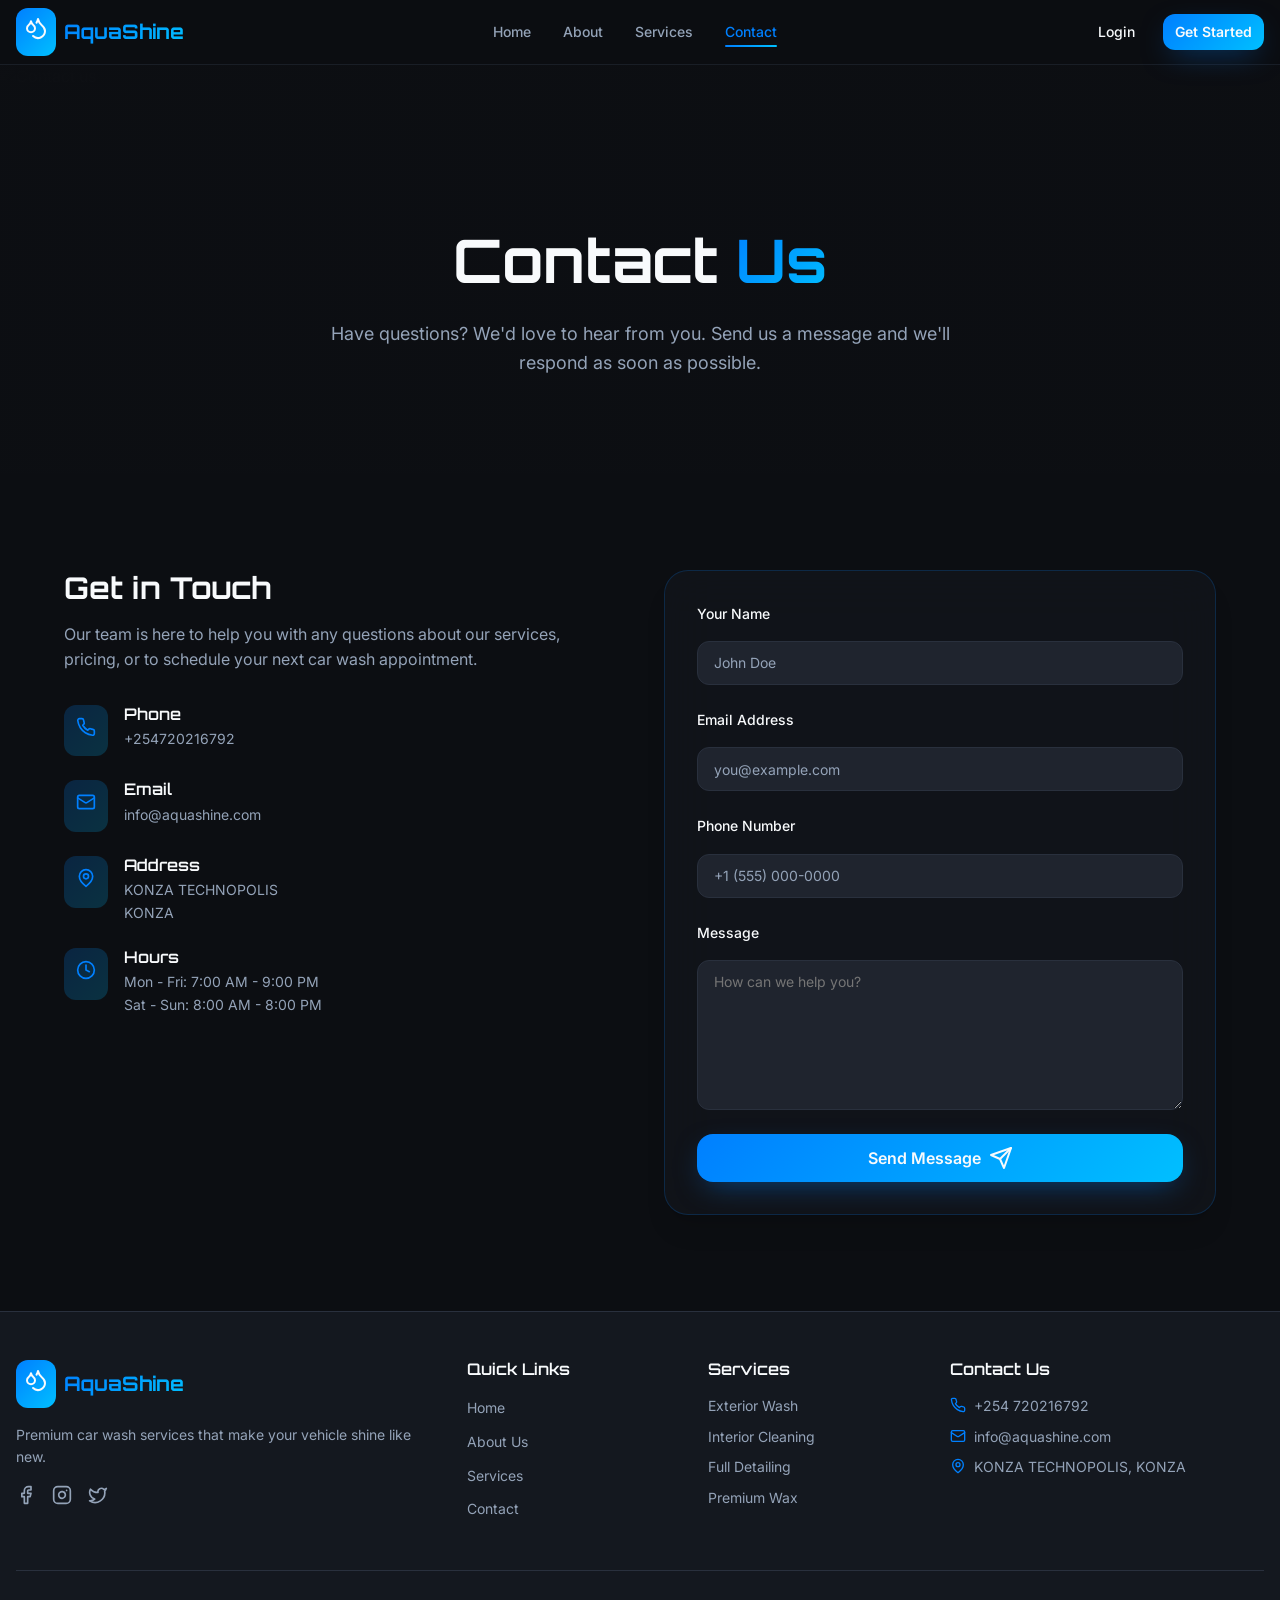
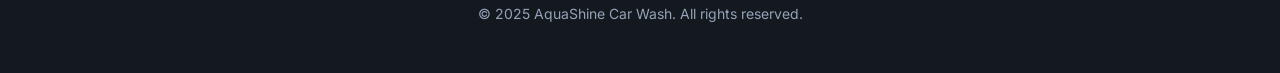
==== contact.html @ 7848c64f "Add files via upload" ====
<!DOCTYPE html>
<html lang="en">
<head>
  <meta charset="UTF-8">
  <meta name="viewport" content="width=device-width, initial-scale=1.0">
  <meta name="description" content="Contact AquaShine Car Wash. Get in touch with us for questions about our services, pricing, or to schedule your car wash.">
  <title>Contact Us - AquaShine Car Wash</title>
  <link rel="stylesheet" href="style.css">
</head>
<body>
  <!-- Navbar -->
  <nav class="navbar">
    <div class="container navbar-container">
      <a href="index.html" class="navbar-logo">
        <div class="navbar-logo-icon">
          <svg xmlns="http://www.w3.org/2000/svg" width="24" height="24" viewBox="0 0 24 24" fill="none" stroke="currentColor" stroke-width="2" stroke-linecap="round" stroke-linejoin="round">
            <path d="M7 16.3c2.2 0 4-1.83 4-4.05 0-1.16-.57-2.26-1.71-3.19S7.29 6.75 7 5.3c-.29 1.45-1.14 2.84-2.29 3.76S3 11.1 3 12.25c0 2.22 1.8 4.05 4 4.05z"/>
            <path d="M12.56 6.6A10.97 10.97 0 0 0 14 3.02c.5 2.5 2 4.9 4 6.5s3 3.5 3 5.5a6.98 6.98 0 0 1-11.91 4.97"/>
          </svg>
        </div>
        <span class="navbar-logo-text text-gradient">AquaShine</span>
      </a>

      <div class="navbar-links">
        <a href="index.html" class="navbar-link">Home</a>
        <a href="about.html" class="navbar-link">About</a>
        <a href="services.html" class="navbar-link">Services</a>
        <a href="contact.html" class="navbar-link active">Contact</a>
      </div>

      <div class="navbar-auth">
        <a href="login.html" class="btn btn-ghost btn-sm">Login</a>
        <a href="register.html" class="btn btn-hero btn-sm">Get Started</a>
      </div>

      <button class="navbar-mobile-btn">
        <svg xmlns="http://www.w3.org/2000/svg" width="24" height="24" viewBox="0 0 24 24" fill="none" stroke="currentColor" stroke-width="2" stroke-linecap="round" stroke-linejoin="round">
          <line x1="4" x2="20" y1="12" y2="12"></line>
          <line x1="4" x2="20" y1="6" y2="6"></line>
          <line x1="4" x2="20" y1="18" y2="18"></line>
        </svg>
      </button>
    </div>

    <div class="container navbar-mobile">
      <div class="navbar-mobile-links">
        <a href="index.html" class="navbar-mobile-link">Home</a>
        <a href="about.html" class="navbar-mobile-link">About</a>
        <a href="services.html" class="navbar-mobile-link">Services</a>
        <a href="contact.html" class="navbar-mobile-link active">Contact</a>
      </div>
      <div class="navbar-mobile-auth">
        <a href="login.html" class="btn btn-ghost">Login</a>
        <a href="register.html" class="btn btn-hero">Get Started</a>
      </div>
    </div>
  </nav>

  <main style="padding-top: 4rem;">
    <!-- Hero Section -->
    <section class="page-hero">
      <div class="page-hero-bg">
        <img src="https://images.unsplash.com/photo-1601362840469-51e4d8d58785?w=1920&q=80" alt="Contact us">
        <div class="page-hero-bg-overlay"></div>
      </div>
      <div class="container">
        <div class="page-hero-content">
          <h1 class="page-hero-title font-display">
            Contact <span class="text-gradient">Us</span>
          </h1>
          <p class="page-hero-subtitle">
            Have questions? We'd love to hear from you. 
            Send us a message and we'll respond as soon as possible.
          </p>
        </div>
      </div>
    </section>

    <!-- Contact Section -->
    <section class="contact-section">
      <div class="container">
        <div class="contact-grid">
          <!-- Contact Info -->
          <div class="contact-info">
            <h2 class="font-display">Get in Touch</h2>
            <p>
              Our team is here to help you with any questions about our services, 
              pricing, or to schedule your next car wash appointment.
            </p>

            <div class="contact-items">
              <div class="contact-item">
                <div class="contact-item-icon">
                  <svg xmlns="http://www.w3.org/2000/svg" width="24" height="24" viewBox="0 0 24 24" fill="none" stroke="currentColor" stroke-width="2" stroke-linecap="round" stroke-linejoin="round">
                    <path d="M22 16.92v3a2 2 0 0 1-2.18 2 19.79 19.79 0 0 1-8.63-3.07 19.5 19.5 0 0 1-6-6 19.79 19.79 0 0 1-3.07-8.67A2 2 0 0 1 4.11 2h3a2 2 0 0 1 2 1.72 12.84 12.84 0 0 0 .7 2.81 2 2 0 0 1-.45 2.11L8.09 9.91a16 16 0 0 0 6 6l1.27-1.27a2 2 0 0 1 2.11-.45 12.84 12.84 0 0 0 2.81.7A2 2 0 0 1 22 16.92z"/>
                  </svg>
                </div>
                <div class="contact-item-content">
                  <h3 class="font-display">Phone</h3>
                  <p>+254720216792</p>
                </div>
              </div>

              <div class="contact-item">
                <div class="contact-item-icon">
                  <svg xmlns="http://www.w3.org/2000/svg" width="24" height="24" viewBox="0 0 24 24" fill="none" stroke="currentColor" stroke-width="2" stroke-linecap="round" stroke-linejoin="round">
                    <rect width="20" height="16" x="2" y="4" rx="2"/><path d="m22 7-8.97 5.7a1.94 1.94 0 0 1-2.06 0L2 7"/>
                  </svg>
                </div>
                <div class="contact-item-content">
                  <h3 class="font-display">Email</h3>
                  <p>info@aquashine.com</p>
                </div>
              </div>

              <div class="contact-item">
                <div class="contact-item-icon">
                  <svg xmlns="http://www.w3.org/2000/svg" width="24" height="24" viewBox="0 0 24 24" fill="none" stroke="currentColor" stroke-width="2" stroke-linecap="round" stroke-linejoin="round">
                    <path d="M20 10c0 6-8 12-8 12s-8-6-8-12a8 8 0 0 1 16 0Z"/><circle cx="12" cy="10" r="3"/>
                  </svg>
                </div>
                <div class="contact-item-content">
                  <h3 class="font-display">Address</h3>
                  <p>KONZA TECHNOPOLIS<br>KONZA</p>
                </div>
              </div>

              <div class="contact-item">
                <div class="contact-item-icon">
                  <svg xmlns="http://www.w3.org/2000/svg" width="24" height="24" viewBox="0 0 24 24" fill="none" stroke="currentColor" stroke-width="2" stroke-linecap="round" stroke-linejoin="round">
                    <circle cx="12" cy="12" r="10"/><polyline points="12 6 12 12 16 14"/>
                  </svg>
                </div>
                <div class="contact-item-content">
                  <h3 class="font-display">Hours</h3>
                  <p>Mon - Fri: 7:00 AM - 9:00 PM<br>Sat - Sun: 8:00 AM - 8:00 PM</p>
                </div>
              </div>
            </div>
          </div>

          <!-- Contact Form -->
          <div class="glass-card contact-form-card">
            <form id="contact-form" class="contact-form">
              <div class="form-group">
                <label class="label" for="contact-name">Your Name</label>
                <input type="text" class="input" id="contact-name" placeholder="John Doe" required>
              </div>

              <div class="form-group">
                <label class="label" for="contact-email">Email Address</label>
                <input type="email" class="input" id="contact-email" placeholder="you@example.com" required>
              </div>

              <div class="form-group">
                <label class="label" for="contact-phone">Phone Number</label>
                <input type="tel" class="input" id="contact-phone" placeholder="+1 (555) 000-0000">
              </div>

              <div class="form-group">
                <label class="label" for="contact-message">Message</label>
                <textarea class="textarea" id="contact-message" placeholder="How can we help you?" required></textarea>
              </div>

              <button type="submit" class="btn btn-hero btn-lg" style="width: 100%;">
                Send Message
                <svg xmlns="http://www.w3.org/2000/svg" width="24" height="24" viewBox="0 0 24 24" fill="none" stroke="currentColor" stroke-width="2" stroke-linecap="round" stroke-linejoin="round">
                  <path d="m22 2-7 20-4-9-9-4Z"/><path d="M22 2 11 13"/>
                </svg>
              </button>
            </form>
          </div>
        </div>
      </div>
    </section>
  </main>

  <!-- Footer -->
  <footer class="footer">
    <div class="container">
      <div class="footer-grid">
        <div class="footer-brand">
          <a href="index.html" class="footer-logo">
            <div class="footer-logo-icon">
              <svg xmlns="http://www.w3.org/2000/svg" width="24" height="24" viewBox="0 0 24 24" fill="none" stroke="currentColor" stroke-width="2" stroke-linecap="round" stroke-linejoin="round">
                <path d="M7 16.3c2.2 0 4-1.83 4-4.05 0-1.16-.57-2.26-1.71-3.19S7.29 6.75 7 5.3c-.29 1.45-1.14 2.84-2.29 3.76S3 11.1 3 12.25c0 2.22 1.8 4.05 4 4.05z"/>
                <path d="M12.56 6.6A10.97 10.97 0 0 0 14 3.02c.5 2.5 2 4.9 4 6.5s3 3.5 3 5.5a6.98 6.98 0 0 1-11.91 4.97"/>
              </svg>
            </div>
            <span class="footer-logo-text text-gradient">AquaShine</span>
          </a>
          <p class="footer-description">Premium car wash services that make your vehicle shine like new.</p>
          <div class="footer-social">
            <a href="#"><svg xmlns="http://www.w3.org/2000/svg" width="24" height="24" viewBox="0 0 24 24" fill="none" stroke="currentColor" stroke-width="2" stroke-linecap="round" stroke-linejoin="round"><path d="M18 2h-3a5 5 0 0 0-5 5v3H7v4h3v8h4v-8h3l1-4h-4V7a1 1 0 0 1 1-1h3z"/></svg></a>
            <a href="#"><svg xmlns="http://www.w3.org/2000/svg" width="24" height="24" viewBox="0 0 24 24" fill="none" stroke="currentColor" stroke-width="2" stroke-linecap="round" stroke-linejoin="round"><rect width="20" height="20" x="2" y="2" rx="5" ry="5"/><path d="M16 11.37A4 4 0 1 1 12.63 8 4 4 0 0 1 16 11.37z"/><line x1="17.5" x2="17.51" y1="6.5" y2="6.5"/></svg></a>
            <a href="#"><svg xmlns="http://www.w3.org/2000/svg" width="24" height="24" viewBox="0 0 24 24" fill="none" stroke="currentColor" stroke-width="2" stroke-linecap="round" stroke-linejoin="round"><path d="M22 4s-.7 2.1-2 3.4c1.6 10-9.4 17.3-18 11.6 2.2.1 4.4-.6 6-2C3 15.5.5 9.6 3 5c2.2 2.6 5.6 4.1 9 4-.9-4.2 4-6.6 7-3.8 1.1 0 3-1.2 3-1.2z"/></svg></a>
          </div>
        </div>
        <div class="footer-column">
          <h3 class="font-display">Quick Links</h3>
          <ul class="footer-links">
            <li><a href="index.html" class="footer-link">Home</a></li>
            <li><a href="about.html" class="footer-link">About Us</a></li>
            <li><a href="services.html" class="footer-link">Services</a></li>
            <li><a href="contact.html" class="footer-link">Contact</a></li>
          </ul>
        </div>
        <div class="footer-column">
          <h3 class="font-display">Services</h3>
          <ul class="footer-links">
            <li class="footer-service">Exterior Wash</li>
            <li class="footer-service">Interior Cleaning</li>
            <li class="footer-service">Full Detailing</li>
            <li class="footer-service">Premium Wax</li>
          </ul>
        </div>
        <div class="footer-column">
          <h3 class="font-display">Contact Us</h3>
          <ul class="footer-links">
            <li class="footer-contact-item">
              <svg xmlns="http://www.w3.org/2000/svg" width="24" height="24" viewBox="0 0 24 24" fill="none" stroke="currentColor" stroke-width="2" stroke-linecap="round" stroke-linejoin="round"><path d="M22 16.92v3a2 2 0 0 1-2.18 2 19.79 19.79 0 0 1-8.63-3.07 19.5 19.5 0 0 1-6-6 19.79 19.79 0 0 1-3.07-8.67A2 2 0 0 1 4.11 2h3a2 2 0 0 1 2 1.72 12.84 12.84 0 0 0 .7 2.81 2 2 0 0 1-.45 2.11L8.09 9.91a16 16 0 0 0 6 6l1.27-1.27a2 2 0 0 1 2.11-.45 12.84 12.84 0 0 0 2.81.7A2 2 0 0 1 22 16.92z"/></svg>
              +254 720216792
            </li>
            <li class="footer-contact-item">
              <svg xmlns="http://www.w3.org/2000/svg" width="24" height="24" viewBox="0 0 24 24" fill="none" stroke="currentColor" stroke-width="2" stroke-linecap="round" stroke-linejoin="round"><rect width="20" height="16" x="2" y="4" rx="2"/><path d="m22 7-8.97 5.7a1.94 1.94 0 0 1-2.06 0L2 7"/></svg>
              info@aquashine.com
            </li>
            <li class="footer-contact-item">
              <svg xmlns="http://www.w3.org/2000/svg" width="24" height="24" viewBox="0 0 24 24" fill="none" stroke="currentColor" stroke-width="2" stroke-linecap="round" stroke-linejoin="round"><path d="M20 10c0 6-8 12-8 12s-8-6-8-12a8 8 0 0 1 16 0Z"/><circle cx="12" cy="10" r="3"/></svg>
               KONZA TECHNOPOLIS, KONZA</li>
          </ul>
        </div>
      </div>
      <div class="footer-bottom">
        <p class="footer-copyright">© 2025 AquaShine Car Wash. All rights reserved.</p>
      </div>
    </div>
  </footer>

  <script src="script.js"></script>
  <!-- Add this at the bottom of contact.html, before </body> -->
<script>
  // Get the form - make sure the ID matches your form
  const contactForm = document.getElementById('contact-form') || 
                     document.querySelector('form');
  
  if (contactForm) {
      contactForm.addEventListener('submit', async function(e) {
          e.preventDefault();
          
          // Get form data - adjust these IDs to match YOUR form
          const formData = {
              name: document.getElementById('name')?.value || 
                    document.querySelector('[name="name"]')?.value,
                    
              email: document.getElementById('email')?.value || 
                     document.querySelector('[name="email"]')?.value,
                     
              phone: document.getElementById('phone')?.value || 
                     document.querySelector('[name="phone"]')?.value,
                     
              message: document.getElementById('message')?.value || 
                       document.querySelector('[name="message"]')?.value ||
                       document.querySelector('textarea')?.value
          };
          
          // Show sending message
          const submitBtn = contactForm.querySelector('button[type="submit"]');
          const originalText = submitBtn?.innerText || 'Send';
          if (submitBtn) {
              submitBtn.innerText = 'Sending...';
              submitBtn.disabled = true;
          }
          
          try {
              // Send to your Django API
              const response = await fetch('http://127.0.0.1:8000/api/contact/', {
                  method: 'POST',
                  headers: {
                      'Content-Type': 'application/json',
                  },
                  body: JSON.stringify(formData)
              });
              
              const data = await response.json();
              
              if (data.success) {
                  alert('✅ Message sent successfully! We\'ll get back to you soon.');
                  contactForm.reset(); // Clear the form
              } else {
                  alert('❌ Error: ' + (data.errors ? JSON.stringify(data.errors) : 'Something went wrong'));
              }
          } catch (error) {
              alert('❌ Could not connect to server. Make sure the backend is running at http://127.0.0.1:8000');
              console.error('Error:', error);
          } finally {
              // Restore button
              if (submitBtn) {
                  submitBtn.innerText = originalText;
                  submitBtn.disabled = false;
              }
          }
      });
  }
  </script>
</body>
</html>
---- style.css ----
/* ============================================
   AquaShine Car Wash - Vanilla CSS
   ============================================ */

/* Google Fonts Import */
@import url('https://fonts.googleapis.com/css2?family=Orbitron:wght@400;500;600;700;800;900&family=Inter:wght@300;400;500;600;700&display=swap');

/* ============================================
   CSS Variables (Design Tokens)
   ============================================ */
:root {
  /* Colors */
  --background: hsl(220, 20%, 6%);
  --foreground: hsl(210, 40%, 98%);
  
  --card: hsl(220, 20%, 10%);
  --card-foreground: hsl(210, 40%, 98%);
  
  --primary: hsl(210, 100%, 50%);
  --primary-foreground: hsl(210, 40%, 98%);
  
  --secondary: hsl(220, 20%, 15%);
  --secondary-foreground: hsl(210, 40%, 98%);
  
  --muted: hsl(220, 20%, 20%);
  --muted-foreground: hsl(215, 20%, 65%);
  
  --accent: hsl(195, 100%, 50%);
  --accent-foreground: hsl(220, 20%, 6%);
  
  --destructive: hsl(0, 84%, 60%);
  --destructive-foreground: hsl(210, 40%, 98%);
  
  --border: hsl(220, 20%, 20%);
  --input: hsl(220, 20%, 15%);
  
  /* Radius */
  --radius: 0.75rem;
  --radius-lg: 1rem;
  --radius-xl: 1.5rem;
  
  /* Fonts */
  --font-sans: 'Inter', system-ui, -apple-system, sans-serif;
  --font-display: 'Orbitron', sans-serif;
  
  /* Shadows */
  --shadow-glow: 0 0 30px hsla(210, 100%, 50%, 0.3), 0 0 60px hsla(210, 100%, 50%, 0.1);
  --shadow-xl: 0 20px 25px -5px rgba(0, 0, 0, 0.1), 0 8px 10px -6px rgba(0, 0, 0, 0.1);
}

/* ============================================
   Reset & Base Styles
   ============================================ */
*, *::before, *::after {
  box-sizing: border-box;
  margin: 0;
  padding: 0;
}

html {
  scroll-behavior: smooth;
}

body {
  font-family: var(--font-sans);
  background-color: var(--background);
  color: var(--foreground);
  line-height: 1.6;
  -webkit-font-smoothing: antialiased;
  -moz-osx-font-smoothing: grayscale;
}

a {
  color: inherit;
  text-decoration: none;
}

ul {
  list-style: none;
}

img {
  max-width: 100%;
  height: auto;
  display: block;
}

button {
  font-family: inherit;
  cursor: pointer;
  border: none;
  background: none;
}

input, textarea, select {
  font-family: inherit;
  font-size: inherit;
}

/* ============================================
   Utility Classes
   ============================================ */
.container {
  width: 100%;
  max-width: 1280px;
  margin: 0 auto;
  padding: 0 1rem;
}

.text-gradient {
  background: linear-gradient(135deg, var(--primary), var(--accent));
  -webkit-background-clip: text;
  -webkit-text-fill-color: transparent;
  background-clip: text;
}

.glow-text {
  text-shadow: 0 0 20px hsla(210, 100%, 50%, 0.5), 0 0 40px hsla(210, 100%, 50%, 0.3);
}

.glow-box {
  box-shadow: var(--shadow-glow);
}

.glass-card {
  background: hsla(220, 20%, 10%, 0.6);
  backdrop-filter: blur(24px);
  -webkit-backdrop-filter: blur(24px);
  border: 1px solid hsla(210, 100%, 50%, 0.2);
  box-shadow: var(--shadow-xl);
}

.sr-only {
  position: absolute;
  width: 1px;
  height: 1px;
  padding: 0;
  margin: -1px;
  overflow: hidden;
  clip: rect(0, 0, 0, 0);
  border: 0;
}

/* ============================================
   Typography
   ============================================ */
.font-display {
  font-family: var(--font-display);
}

h1, h2, h3, h4, h5, h6 {
  font-family: var(--font-display);
  font-weight: 700;
  line-height: 1.2;
}

/* ============================================
   Buttons
   ============================================ */
.btn {
  display: inline-flex;
  align-items: center;
  justify-content: center;
  gap: 0.5rem;
  padding: 0.625rem 1rem;
  font-size: 0.875rem;
  font-weight: 500;
  border-radius: var(--radius);
  transition: all 0.3s ease;
  white-space: nowrap;
}

.btn-hero {
  background: linear-gradient(135deg, var(--primary), var(--accent));
  color: var(--primary-foreground);
  font-weight: 600;
  box-shadow: 0 10px 30px -10px hsla(210, 100%, 50%, 0.5);
}

.btn-hero:hover {
  transform: scale(1.05);
  box-shadow: 0 15px 40px -10px hsla(210, 100%, 50%, 0.6);
}

.btn-glass {
  background: hsla(220, 20%, 10%, 0.6);
  backdrop-filter: blur(16px);
  border: 1px solid hsla(210, 100%, 50%, 0.3);
  color: var(--foreground);
}

.btn-glass:hover {
  background: hsla(220, 20%, 10%, 0.8);
  border-color: hsla(210, 100%, 50%, 0.5);
}

.btn-ghost {
  color: var(--foreground);
  background: transparent;
}

.btn-ghost:hover {
  background: var(--muted);
}

.btn-outline {
  border: 1px solid hsla(210, 100%, 50%, 0.5);
  background: transparent;
  color: var(--primary);
}

.btn-outline:hover {
  background: hsla(210, 100%, 50%, 0.1);
  border-color: var(--primary);
}

.btn-sm {
  height: 2.25rem;
  padding: 0 0.75rem;
  font-size: 0.875rem;
}

.btn-lg {
  height: 3rem;
  padding: 0 2rem;
  font-size: 1rem;
  border-radius: var(--radius-lg);
}

.btn-xl {
  height: 3.5rem;
  padding: 0 2.5rem;
  font-size: 1.125rem;
  border-radius: var(--radius-xl);
}

/* ============================================
   Form Elements
   ============================================ */
.input {
  width: 100%;
  height: 2.75rem;
  padding: 0 1rem;
  background: var(--secondary);
  border: 1px solid var(--border);
  border-radius: var(--radius);
  color: var(--foreground);
  font-size: 0.875rem;
  transition: all 0.2s ease;
}

.input:focus {
  outline: none;
  border-color: var(--primary);
  box-shadow: 0 0 0 2px hsla(210, 100%, 50%, 0.2);
}

.input::placeholder {
  color: var(--muted-foreground);
}

.input-icon {
  position: relative;
}

.input-icon .icon {
  position: absolute;
  left: 1rem;
  top: 50%;
  transform: translateY(-50%);
  color: var(--muted-foreground);
  width: 1rem;
  height: 1rem;
}

.input-icon .input {
  padding-left: 2.75rem;
}

.textarea {
  width: 100%;
  min-height: 150px;
  padding: 0.75rem 1rem;
  background: var(--secondary);
  border: 1px solid var(--border);
  border-radius: var(--radius);
  color: var(--foreground);
  font-size: 0.875rem;
  resize: vertical;
  transition: all 0.2s ease;
}

.textarea:focus {
  outline: none;
  border-color: var(--primary);
  box-shadow: 0 0 0 2px hsla(210, 100%, 50%, 0.2);
}

.select-wrapper {
  position: relative;
}

.select {
  width: 100%;
  height: 2.75rem;
  padding: 0 2.5rem 0 1rem;
  background: var(--secondary);
  border: 1px solid var(--border);
  border-radius: var(--radius);
  color: var(--foreground);
  font-size: 0.875rem;
  appearance: none;
  cursor: pointer;
  transition: all 0.2s ease;
}

.select:focus {
  outline: none;
  border-color: var(--primary);
  box-shadow: 0 0 0 2px hsla(210, 100%, 50%, 0.2);
}

.select-wrapper::after {
  content: '';
  position: absolute;
  right: 1rem;
  top: 50%;
  transform: translateY(-50%);
  width: 0;
  height: 0;
  border-left: 5px solid transparent;
  border-right: 5px solid transparent;
  border-top: 5px solid var(--muted-foreground);
  pointer-events: none;
}

.label {
  display: block;
  font-size: 0.875rem;
  font-weight: 500;
  color: var(--foreground);
  margin-bottom: 0.5rem;
}

/* ============================================
   Navbar
   ============================================ */
.navbar {
  position: fixed;
  top: 0;
  left: 0;
  right: 0;
  z-index: 50;
  background: hsla(220, 20%, 6%, 0.8);
  backdrop-filter: blur(24px);
  -webkit-backdrop-filter: blur(24px);
  border-bottom: 1px solid hsla(220, 20%, 20%, 0.5);
}

.navbar-container {
  display: flex;
  align-items: center;
  justify-content: space-between;
  height: 4rem;
}

.navbar-logo {
  display: flex;
  align-items: center;
  gap: 0.5rem;
}

.navbar-logo-icon {
  padding: 0.5rem;
  border-radius: var(--radius);
  background: linear-gradient(135deg, var(--primary), var(--accent));
}

.navbar-logo-icon svg {
  width: 1.5rem;
  height: 1.5rem;
  color: var(--primary-foreground);
}

.navbar-logo-text {
  font-family: var(--font-display);
  font-size: 1.25rem;
  font-weight: 700;
}

.navbar-links {
  display: none;
  align-items: center;
  gap: 2rem;
}

.navbar-link {
  position: relative;
  font-size: 0.875rem;
  font-weight: 500;
  color: var(--muted-foreground);
  transition: color 0.2s ease;
}

.navbar-link:hover,
.navbar-link.active {
  color: var(--primary);
}

.navbar-link.active::after {
  content: '';
  position: absolute;
  bottom: -0.25rem;
  left: 0;
  right: 0;
  height: 2px;
  background: linear-gradient(90deg, var(--primary), var(--accent));
  border-radius: 2px;
}

.navbar-auth {
  display: none;
  align-items: center;
  gap: 1rem;
}

.navbar-mobile-btn {
  display: flex;
  padding: 0.5rem;
  color: var(--foreground);
}

.navbar-mobile-btn svg {
  width: 1.5rem;
  height: 1.5rem;
}

.navbar-mobile {
  display: none;
  padding: 1rem 0;
  border-top: 1px solid hsla(220, 20%, 20%, 0.5);
  animation: fadeInUp 0.3s ease;
}

.navbar-mobile.open {
  display: block;
}

.navbar-mobile-links {
  display: flex;
  flex-direction: column;
  gap: 1rem;
}

.navbar-mobile-link {
  font-size: 0.875rem;
  font-weight: 500;
  color: var(--muted-foreground);
  padding: 0.5rem 0;
  transition: color 0.2s ease;
}

.navbar-mobile-link:hover,
.navbar-mobile-link.active {
  color: var(--primary);
}

.navbar-mobile-auth {
  display: flex;
  flex-direction: column;
  gap: 0.5rem;
  margin-top: 1rem;
  padding-top: 1rem;
  border-top: 1px solid hsla(220, 20%, 20%, 0.5);
}

@media (min-width: 768px) {
  .navbar-links {
    display: flex;
  }
  
  .navbar-auth {
    display: flex;
  }
  
  .navbar-mobile-btn {
    display: none;
  }
}

/* ============================================
   Hero Section
   ============================================ */
.hero {
  position: relative;
  min-height: 100vh;
  display: flex;
  align-items: center;
  justify-content: center;
  overflow: hidden;
}

.hero-bg {
  position: absolute;
  inset: 0;
  opacity: 0;
  transition: opacity 1s ease;
}

.hero-bg.active {
  opacity: 1;
}

.hero-bg img {
  width: 100%;
  height: 100%;
  object-fit: cover;
}

.hero-bg-overlay {
  position: absolute;
  inset: 0;
  background: linear-gradient(to bottom, hsla(220, 20%, 6%, 0.8), hsla(220, 20%, 6%, 0.5), var(--background));
}

.hero-content {
  position: relative;
  z-index: 10;
  text-align: center;
  max-width: 56rem;
  margin: 0 auto;
  padding: 0 1rem;
}

.hero-badge {
  display: inline-flex;
  align-items: center;
  gap: 0.5rem;
  padding: 0.5rem 1rem;
  border-radius: 9999px;
  background: hsla(210, 100%, 50%, 0.2);
  border: 1px solid hsla(210, 100%, 50%, 0.3);
  color: var(--primary);
  font-size: 0.875rem;
  font-weight: 500;
  margin-bottom: 2rem;
  animation: fadeInUp 0.6s ease forwards;
}

.hero-badge svg {
  width: 1rem;
  height: 1rem;
}

.hero-title {
  font-size: 2.5rem;
  font-weight: 700;
  line-height: 1.1;
  margin-bottom: 1.5rem;
  animation: fadeInUp 0.6s ease forwards;
  animation-delay: 0.1s;
  opacity: 0;
}

.hero-subtitle {
  font-size: 1.125rem;
  color: var(--muted-foreground);
  max-width: 42rem;
  margin: 0 auto 2rem;
  animation: fadeInUp 0.6s ease forwards;
  animation-delay: 0.2s;
  opacity: 0;
}

.hero-buttons {
  display: flex;
  flex-direction: column;
  align-items: center;
  gap: 1rem;
  animation: fadeInUp 0.6s ease forwards;
  animation-delay: 0.3s;
  opacity: 0;
}

.hero-indicators {
  position: absolute;
  bottom: 2rem;
  left: 50%;
  transform: translateX(-50%);
  display: flex;
  gap: 0.5rem;
}

.hero-indicator {
  width: 0.5rem;
  height: 0.5rem;
  border-radius: 9999px;
  background: hsla(215, 20%, 65%, 0.5);
  transition: all 0.3s ease;
  cursor: pointer;
}

.hero-indicator:hover {
  background: var(--muted-foreground);
}

.hero-indicator.active {
  background: var(--primary);
  width: 2rem;
}

@media (min-width: 640px) {
  .hero-buttons {
    flex-direction: row;
    justify-content: center;
  }
}

@media (min-width: 768px) {
  .hero-title {
    font-size: 3.75rem;
  }
  
  .hero-subtitle {
    font-size: 1.25rem;
  }
}

@media (min-width: 1024px) {
  .hero-title {
    font-size: 4.5rem;
  }
}

/* ============================================
   Features Section
   ============================================ */
.features {
  padding: 6rem 0;
  background: hsla(220, 20%, 10%, 0.5);
}

.features-header {
  text-align: center;
  max-width: 42rem;
  margin: 0 auto 4rem;
}

.features-title {
  font-size: 1.875rem;
  margin-bottom: 1rem;
}

.features-subtitle {
  color: var(--muted-foreground);
}

.features-grid {
  display: grid;
  grid-template-columns: 1fr;
  gap: 1.5rem;
}

.feature-card {
  padding: 1.5rem;
  border-radius: var(--radius-xl);
  transition: all 0.3s ease;
}

.feature-card:hover {
  box-shadow: var(--shadow-glow);
}

.feature-icon {
  display: inline-flex;
  padding: 0.75rem;
  border-radius: var(--radius);
  background: linear-gradient(135deg, hsla(210, 100%, 50%, 0.2), hsla(195, 100%, 50%, 0.2));
  margin-bottom: 1rem;
  transition: all 0.3s ease;
}

.feature-card:hover .feature-icon {
  background: linear-gradient(135deg, hsla(210, 100%, 50%, 0.3), hsla(195, 100%, 50%, 0.3));
}

.feature-icon svg {
  width: 1.5rem;
  height: 1.5rem;
  color: var(--primary);
}

.feature-title {
  font-size: 1.125rem;
  font-weight: 600;
  margin-bottom: 0.5rem;
}

.feature-description {
  font-size: 0.875rem;
  color: var(--muted-foreground);
}

@media (min-width: 768px) {
  .features-grid {
    grid-template-columns: repeat(2, 1fr);
  }
  
  .features-title {
    font-size: 2.25rem;
  }
}

@media (min-width: 1024px) {
  .features-grid {
    grid-template-columns: repeat(3, 1fr);
  }
}

/* ============================================
   Services Preview Section
   ============================================ */
.services-preview {
  padding: 6rem 0;
}

.services-preview-header {
  text-align: center;
  max-width: 42rem;
  margin: 0 auto 4rem;
}

.services-preview-title {
  font-size: 1.875rem;
  margin-bottom: 1rem;
}

.services-preview-subtitle {
  color: var(--muted-foreground);
}

.packages-grid {
  display: grid;
  grid-template-columns: 1fr;
  gap: 2rem;
  max-width: 72rem;
  margin: 0 auto;
}

.package-card {
  position: relative;
  padding: 2rem;
  border-radius: var(--radius-xl);
}

.package-card.popular {
  border-color: hsla(210, 100%, 50%, 0.5);
  box-shadow: var(--shadow-glow);
}

.package-badge {
  position: absolute;
  top: -0.75rem;
  left: 50%;
  transform: translateX(-50%);
  display: inline-flex;
  align-items: center;
  gap: 0.25rem;
  padding: 0.25rem 0.75rem;
  border-radius: 9999px;
  background: linear-gradient(135deg, var(--primary), var(--accent));
  font-size: 0.75rem;
  font-weight: 600;
  color: var(--primary-foreground);
}

.package-badge svg {
  width: 0.75rem;
  height: 0.75rem;
}

.package-header {
  text-align: center;
  margin-bottom: 1.5rem;
}

.package-name {
  font-size: 1.25rem;
  font-weight: 600;
  margin-bottom: 0.5rem;
}

.package-description {
  font-size: 0.875rem;
  color: var(--muted-foreground);
  margin-bottom: 1rem;
}

.package-price {
  font-size: 2.5rem;
  font-weight: 700;
}

.package-features {
  display: flex;
  flex-direction: column;
  gap: 0.75rem;
  margin-bottom: 2rem;
}

.package-feature {
  display: flex;
  align-items: center;
  gap: 0.5rem;
  font-size: 0.875rem;
  color: var(--muted-foreground);
}

.package-feature svg {
  width: 1rem;
  height: 1rem;
  color: var(--primary);
  flex-shrink: 0;
}

@media (min-width: 768px) {
  .packages-grid {
    grid-template-columns: repeat(3, 1fr);
  }
  
  .services-preview-title {
    font-size: 2.25rem;
  }
}

/* ============================================
   About Page Styles
   ============================================ */
.about-bg {
  position: fixed;
  inset: 0;
  z-index: -1;
}

.about-bg img {
  width: 100%;
  height: 100%;
  object-fit: cover;
}

.about-bg-overlay {
  position: absolute;
  inset: 0;
  background: hsla(220, 20%, 6%, 0.85);
}

.page-hero {
  position: relative;
  padding: 8rem 0 4rem;
  overflow: hidden;
}

.page-hero-bg {
  position: absolute;
  inset: 0;
}

.page-hero-bg img {
  width: 100%;
  height: 100%;
  object-fit: cover;
  opacity: 0.3;
}

.page-hero-bg-overlay {
  position: absolute;
  inset: 0;
  background: linear-gradient(to bottom, var(--background), hsla(220, 20%, 6%, 0.8), var(--background));
}

.page-hero-content {
  position: relative;
  text-align: center;
}

.page-hero-title {
  font-size: 2.5rem;
  margin-bottom: 1.5rem;
}

.page-hero-subtitle {
  font-size: 1.125rem;
  color: var(--muted-foreground);
  max-width: 42rem;
  margin: 0 auto;
}

@media (min-width: 768px) {
  .page-hero {
    padding: 10rem 0 6rem;
  }
  
  .page-hero-title {
    font-size: 3rem;
  }
}

@media (min-width: 1024px) {
  .page-hero-title {
    font-size: 3.75rem;
  }
}

/* Video Section */
.video-section {
  padding: 4rem 0;
}

.video-container {
  max-width: 56rem;
  margin: 0 auto;
}

.video-wrapper {
  position: relative;
  border-radius: var(--radius-xl);
  overflow: hidden;
}

.video-wrapper video {
  width: 100%;
  aspect-ratio: 16/9;
  object-fit: cover;
}

.video-play-overlay {
  position: absolute;
  inset: 0;
  display: flex;
  align-items: center;
  justify-content: center;
  pointer-events: none;
}

.video-play-btn {
  padding: 1.5rem;
  border-radius: 9999px;
  background: hsla(210, 100%, 50%, 0.8);
  backdrop-filter: blur(8px);
  animation: pulseGlow 2s ease-in-out infinite;
}

.video-play-btn svg {
  width: 2rem;
  height: 2rem;
  color: var(--primary-foreground);
}

.video-caption {
  text-align: center;
  color: var(--muted-foreground);
  margin-top: 1rem;
}

/* Stats Section */
.stats-section {
  padding: 4rem 0;
  background: hsla(220, 20%, 10%, 0.5);
}

.stats-grid {
  display: grid;
  grid-template-columns: 1fr;
  gap: 2rem;
  max-width: 56rem;
  margin: 0 auto;
}

.stat-card {
  text-align: center;
  padding: 2rem;
  border-radius: var(--radius-xl);
}

.stat-icon {
  display: inline-flex;
  padding: 1rem;
  border-radius: 9999px;
  background: linear-gradient(135deg, hsla(210, 100%, 50%, 0.2), hsla(195, 100%, 50%, 0.2));
  margin-bottom: 1rem;
}

.stat-icon svg {
  width: 2rem;
  height: 2rem;
  color: var(--primary);
}

.stat-value {
  font-size: 2.5rem;
  font-weight: 700;
  margin-bottom: 0.5rem;
}

.stat-label {
  color: var(--muted-foreground);
}

@media (min-width: 768px) {
  .stats-grid {
    grid-template-columns: repeat(3, 1fr);
  }
}

/* Story Section */
.story-section {
  padding: 6rem 0;
}

.story-grid {
  display: grid;
  grid-template-columns: 1fr;
  gap: 3rem;
  align-items: center;
  max-width: 72rem;
  margin: 0 auto;
}

.story-content h2 {
  font-size: 1.875rem;
  margin-bottom: 1.5rem;
}

.story-text {
  display: flex;
  flex-direction: column;
  gap: 1rem;
  color: var(--muted-foreground);
}

.story-image-wrapper {
  position: relative;
}

.story-image {
  border-radius: var(--radius-xl);
  width: 100%;
  aspect-ratio: 1;
  object-fit: cover;
}

.story-badge {
  position: absolute;
  bottom: -1.5rem;
  right: -1.5rem;
  padding: 1.5rem;
  border-radius: var(--radius-xl);
  max-width: 200px;
}

.story-badge-value {
  font-size: 1.5rem;
  font-weight: 700;
}

.story-badge-label {
  font-size: 0.875rem;
  color: var(--muted-foreground);
}

@media (min-width: 768px) {
  .story-content h2 {
    font-size: 2.25rem;
  }
}

@media (min-width: 1024px) {
  .story-grid {
    grid-template-columns: repeat(2, 1fr);
  }
}

/* Values Section */
.values-section {
  padding: 6rem 0;
  background: hsla(220, 20%, 10%, 0.5);
}

.values-header {
  text-align: center;
  max-width: 42rem;
  margin: 0 auto 4rem;
}

.values-title {
  font-size: 1.875rem;
  margin-bottom: 1rem;
}

.values-subtitle {
  color: var(--muted-foreground);
}

.values-grid {
  display: grid;
  grid-template-columns: 1fr;
  gap: 2rem;
  max-width: 64rem;
  margin: 0 auto;
}

.value-card {
  text-align: center;
  padding: 2rem;
  border-radius: var(--radius-xl);
}

.value-emoji {
  font-size: 2.5rem;
  margin-bottom: 1rem;
}

.value-title {
  font-size: 1.125rem;
  font-weight: 600;
  margin-bottom: 0.5rem;
}

.value-description {
  font-size: 0.875rem;
  color: var(--muted-foreground);
}

@media (min-width: 768px) {
  .values-grid {
    grid-template-columns: repeat(3, 1fr);
  }
  
  .values-title {
    font-size: 2.25rem;
  }
}

/* ============================================
   Services Page Styles
   ============================================ */
.services-form-section {
  padding: 4rem 0;
}

.services-form-container {
  max-width: 56rem;
  margin: 0 auto;
}

.services-form-card {
  padding: 2rem;
  border-radius: var(--radius-xl);
}

.form-header {
  display: flex;
  align-items: center;
  gap: 0.75rem;
  margin-bottom: 2rem;
}

.form-header-icon {
  padding: 0.75rem;
  border-radius: var(--radius);
  background: linear-gradient(135deg, var(--primary), var(--accent));
}

.form-header-icon svg {
  width: 1.5rem;
  height: 1.5rem;
  color: var(--primary-foreground);
}

.form-header-text h2 {
  font-size: 1.5rem;
  font-weight: 700;
}

.form-header-text p {
  font-size: 0.875rem;
  color: var(--muted-foreground);
}

.form-grid {
  display: grid;
  grid-template-columns: 1fr;
  gap: 1.5rem;
}

.form-group {
  display: flex;
  flex-direction: column;
  gap: 0.5rem;
}

.form-divider {
  padding-top: 2rem;
  margin-top: 2rem;
  border-top: 1px solid var(--border);
}

/* Wash Type Selection */
.wash-types-grid {
  display: grid;
  grid-template-columns: 1fr;
  gap: 1rem;
}

.wash-type-card {
  position: relative;
  padding: 1.5rem;
  border-radius: var(--radius-xl);
  border: 2px solid var(--border);
  text-align: left;
  transition: all 0.3s ease;
  cursor: pointer;
}

.wash-type-card:hover {
  border-color: hsla(210, 100%, 50%, 0.5);
  background: hsla(220, 20%, 10%, 0.8);
}

.wash-type-card.selected {
  border-color: var(--primary);
  background: hsla(210, 100%, 50%, 0.1);
  box-shadow: var(--shadow-glow);
}

.wash-type-check {
  position: absolute;
  top: 1rem;
  right: 1rem;
  width: 1.5rem;
  height: 1.5rem;
  border-radius: 9999px;
  background: var(--primary);
  display: flex;
  align-items: center;
  justify-content: center;
  opacity: 0;
  transition: opacity 0.3s ease;
}

.wash-type-card.selected .wash-type-check {
  opacity: 1;
}

.wash-type-check svg {
  width: 1rem;
  height: 1rem;
  color: var(--primary-foreground);
}

.wash-type-content {
  display: flex;
  align-items: flex-start;
  gap: 1rem;
}

.wash-type-icon {
  padding: 0.5rem;
  border-radius: var(--radius);
  background: linear-gradient(135deg, hsla(210, 100%, 50%, 0.2), hsla(195, 100%, 50%, 0.2));
}

.wash-type-icon svg {
  width: 1.25rem;
  height: 1.25rem;
  color: var(--primary);
}

.wash-type-info {
  flex: 1;
}

.wash-type-header {
  display: flex;
  align-items: center;
  justify-content: space-between;
  margin-bottom: 0.25rem;
}

.wash-type-name {
  font-weight: 600;
}

.wash-type-price {
  font-size: 1.125rem;
  font-weight: 700;
}

.wash-type-description {
  font-size: 0.875rem;
  color: var(--muted-foreground);
  margin-bottom: 0.75rem;
}

.wash-type-features {
  display: grid;
  grid-template-columns: repeat(2, 1fr);
  gap: 0.25rem;
}

.wash-type-feature {
  display: flex;
  align-items: center;
  gap: 0.25rem;
  font-size: 0.75rem;
  color: var(--muted-foreground);
}

.wash-type-feature svg {
  width: 0.75rem;
  height: 0.75rem;
  color: var(--primary);
}

@media (min-width: 768px) {
  .form-grid {
    grid-template-columns: repeat(2, 1fr);
  }
  
  .wash-types-grid {
    grid-template-columns: repeat(2, 1fr);
  }
}

/* ============================================
   Contact Page Styles
   ============================================ */
.contact-section {
  padding: 6rem 0;
}

.contact-grid {
  display: grid;
  grid-template-columns: 1fr;
  gap: 3rem;
  max-width: 72rem;
  margin: 0 auto;
}

.contact-info h2 {
  font-size: 1.875rem;
  margin-bottom: 1rem;
}

.contact-info > p {
  color: var(--muted-foreground);
  margin-bottom: 2rem;
}

.contact-items {
  display: flex;
  flex-direction: column;
  gap: 1.5rem;
}

.contact-item {
  display: flex;
  align-items: flex-start;
  gap: 1rem;
}

.contact-item-icon {
  padding: 0.75rem;
  border-radius: var(--radius);
  background: linear-gradient(135deg, hsla(210, 100%, 50%, 0.2), hsla(195, 100%, 50%, 0.2));
}

.contact-item-icon svg {
  width: 1.25rem;
  height: 1.25rem;
  color: var(--primary);
}

.contact-item-content h3 {
  font-size: 1rem;
  font-weight: 600;
  margin-bottom: 0.25rem;
}

.contact-item-content p {
  font-size: 0.875rem;
  color: var(--muted-foreground);
}

.contact-form-card {
  padding: 2rem;
  border-radius: var(--radius-xl);
}

.contact-form {
  display: flex;
  flex-direction: column;
  gap: 1.5rem;
}

@media (min-width: 1024px) {
  .contact-grid {
    grid-template-columns: repeat(2, 1fr);
  }
}

/* ============================================
   Auth Pages Styles
   ============================================ */
.auth-page {
  min-height: 100vh;
  display: flex;
}

.auth-image {
  display: none;
  position: relative;
  width: 50%;
}

.auth-image img {
  width: 100%;
  height: 100%;
  object-fit: cover;
}

.auth-image-overlay {
  position: absolute;
  inset: 0;
}

.auth-image-overlay.left {
  background: linear-gradient(to right, var(--background), hsla(220, 20%, 6%, 0.5), transparent);
}

.auth-image-overlay.right {
  background: linear-gradient(to left, var(--background), hsla(220, 20%, 6%, 0.5), transparent);
}

.auth-image-content {
  position: absolute;
  inset: 0;
  display: flex;
  align-items: center;
  justify-content: center;
}

.auth-image-inner {
  max-width: 28rem;
  padding: 2rem;
}

.auth-image-inner.right {
  text-align: right;
}

.auth-image-logo {
  display: inline-flex;
  align-items: center;
  gap: 0.5rem;
  margin-bottom: 2rem;
}

.auth-image-logo.right {
  justify-content: flex-end;
}

.auth-image-logo-icon {
  padding: 0.5rem;
  border-radius: var(--radius);
  background: linear-gradient(135deg, var(--primary), var(--accent));
}

.auth-image-logo-icon svg {
  width: 1.5rem;
  height: 1.5rem;
  color: var(--primary-foreground);
}

.auth-image-logo-text {
  font-family: var(--font-display);
  font-size: 1.5rem;
  font-weight: 700;
}

.auth-image-inner h2 {
  font-size: 1.875rem;
  margin-bottom: 1rem;
}

.auth-image-inner p {
  color: var(--muted-foreground);
}

.auth-form-section {
  flex: 1;
  display: flex;
  align-items: center;
  justify-content: center;
  padding: 2rem;
  background: var(--background);
}

.auth-form-container {
  width: 100%;
  max-width: 28rem;
}

.auth-mobile-logo {
  text-align: center;
  margin-bottom: 2rem;
}

.auth-form-header {
  text-align: center;
  margin-bottom: 2rem;
}

.auth-form-header h1 {
  font-size: 1.875rem;
  margin-bottom: 0.5rem;
}

.auth-form-header p {
  color: var(--muted-foreground);
}

.auth-form {
  display: flex;
  flex-direction: column;
  gap: 1.5rem;
}

.auth-form-row {
  display: flex;
  align-items: center;
  justify-content: space-between;
}

.auth-remember {
  display: flex;
  align-items: center;
  gap: 0.5rem;
  font-size: 0.875rem;
  color: var(--muted-foreground);
}

.auth-remember input {
  width: 1rem;
  height: 1rem;
  accent-color: var(--primary);
}

.auth-forgot {
  font-size: 0.875rem;
  color: var(--primary);
  transition: color 0.2s ease;
}

.auth-forgot:hover {
  color: hsla(210, 100%, 50%, 0.8);
}

.auth-footer {
  text-align: center;
  margin-top: 1.5rem;
  font-size: 0.875rem;
  color: var(--muted-foreground);
}

.auth-footer a {
  color: var(--primary);
  font-weight: 500;
  transition: color 0.2s ease;
}

.auth-footer a:hover {
  color: hsla(210, 100%, 50%, 0.8);
}

.password-toggle {
  position: absolute;
  right: 1rem;
  top: 50%;
  transform: translateY(-50%);
  color: var(--muted-foreground);
  transition: color 0.2s ease;
}

.password-toggle:hover {
  color: var(--foreground);
}

.password-toggle svg {
  width: 1rem;
  height: 1rem;
}

@media (min-width: 1024px) {
  .auth-image {
    display: block;
  }
  
  .auth-mobile-logo {
    display: none;
  }
  
  .auth-form-header {
    text-align: left;
  }
}

/* ============================================
   Footer
   ============================================ */
.footer {
  background: var(--card);
  border-top: 1px solid var(--border);
  padding: 3rem 0;
}

.footer-grid {
  display: grid;
  grid-template-columns: 1fr;
  gap: 2rem;
}

.footer-brand {
  display: flex;
  flex-direction: column;
  gap: 1rem;
}

.footer-logo {
  display: flex;
  align-items: center;
  gap: 0.5rem;
}

.footer-logo-icon {
  padding: 0.5rem;
  border-radius: var(--radius);
  background: linear-gradient(135deg, var(--primary), var(--accent));
}

.footer-logo-icon svg {
  width: 1.5rem;
  height: 1.5rem;
  color: var(--primary-foreground);
}

.footer-logo-text {
  font-family: var(--font-display);
  font-size: 1.25rem;
  font-weight: 700;
}

.footer-description {
  font-size: 0.875rem;
  color: var(--muted-foreground);
}

.footer-social {
  display: flex;
  gap: 1rem;
}

.footer-social a {
  color: var(--muted-foreground);
  transition: color 0.2s ease;
}

.footer-social a:hover {
  color: var(--primary);
}

.footer-social svg {
  width: 1.25rem;
  height: 1.25rem;
}

.footer-column h3 {
  font-size: 1rem;
  font-weight: 600;
  margin-bottom: 1rem;
}

.footer-links {
  display: flex;
  flex-direction: column;
  gap: 0.5rem;
}

.footer-link {
  font-size: 0.875rem;
  color: var(--muted-foreground);
  transition: color 0.2s ease;
}

.footer-link:hover {
  color: var(--primary);
}

.footer-service {
  font-size: 0.875rem;
  color: var(--muted-foreground);
}

.footer-contact-item {
  display: flex;
  align-items: flex-start;
  gap: 0.5rem;
  font-size: 0.875rem;
  color: var(--muted-foreground);
}

.footer-contact-item svg {
  width: 1rem;
  height: 1rem;
  color: var(--primary);
  flex-shrink: 0;
  margin-top: 0.125rem;
}

.footer-bottom {
  margin-top: 3rem;
  padding-top: 2rem;
  border-top: 1px solid var(--border);
  text-align: center;
}

.footer-copyright {
  font-size: 0.875rem;
  color: var(--muted-foreground);
}

@media (min-width: 768px) {
  .footer-grid {
    grid-template-columns: repeat(2, 1fr);
  }
}

@media (min-width: 1024px) {
  .footer-grid {
    grid-template-columns: 2fr 1fr 1fr 1.5fr;
  }
}

/* ============================================
   Animations
   ============================================ */
@keyframes fadeInUp {
  from {
    opacity: 0;
    transform: translateY(30px);
  }
  to {
    opacity: 1;
    transform: translateY(0);
  }
}

@keyframes pulseGlow {
  0%, 100% {
    box-shadow: 0 0 20px hsla(210, 100%, 50%, 0.4);
  }
  50% {
    box-shadow: 0 0 40px hsla(210, 100%, 50%, 0.6), 0 0 60px hsla(195, 100%, 50%, 0.3);
  }
}

/* ============================================
   Toast Notifications
   ============================================ */
.toast-container {
  position: fixed;
  bottom: 1rem;
  right: 1rem;
  z-index: 100;
  display: flex;
  flex-direction: column;
  gap: 0.5rem;
}

.toast {
  padding: 1rem 1.5rem;
  border-radius: var(--radius);
  background: var(--card);
  border: 1px solid var(--border);
  box-shadow: var(--shadow-xl);
  animation: slideIn 0.3s ease;
  max-width: 350px;
}

.toast-title {
  font-weight: 600;
  margin-bottom: 0.25rem;
}

.toast-description {
  font-size: 0.875rem;
  color: var(--muted-foreground);
}

.toast.success {
  border-left: 4px solid var(--primary);
}

.toast.error {
  border-left: 4px solid var(--destructive);
}

@keyframes slideIn {
  from {
    opacity: 0;
    transform: translateX(100%);
  }
  to {
    opacity: 1;
    transform: translateX(0);
  }
}
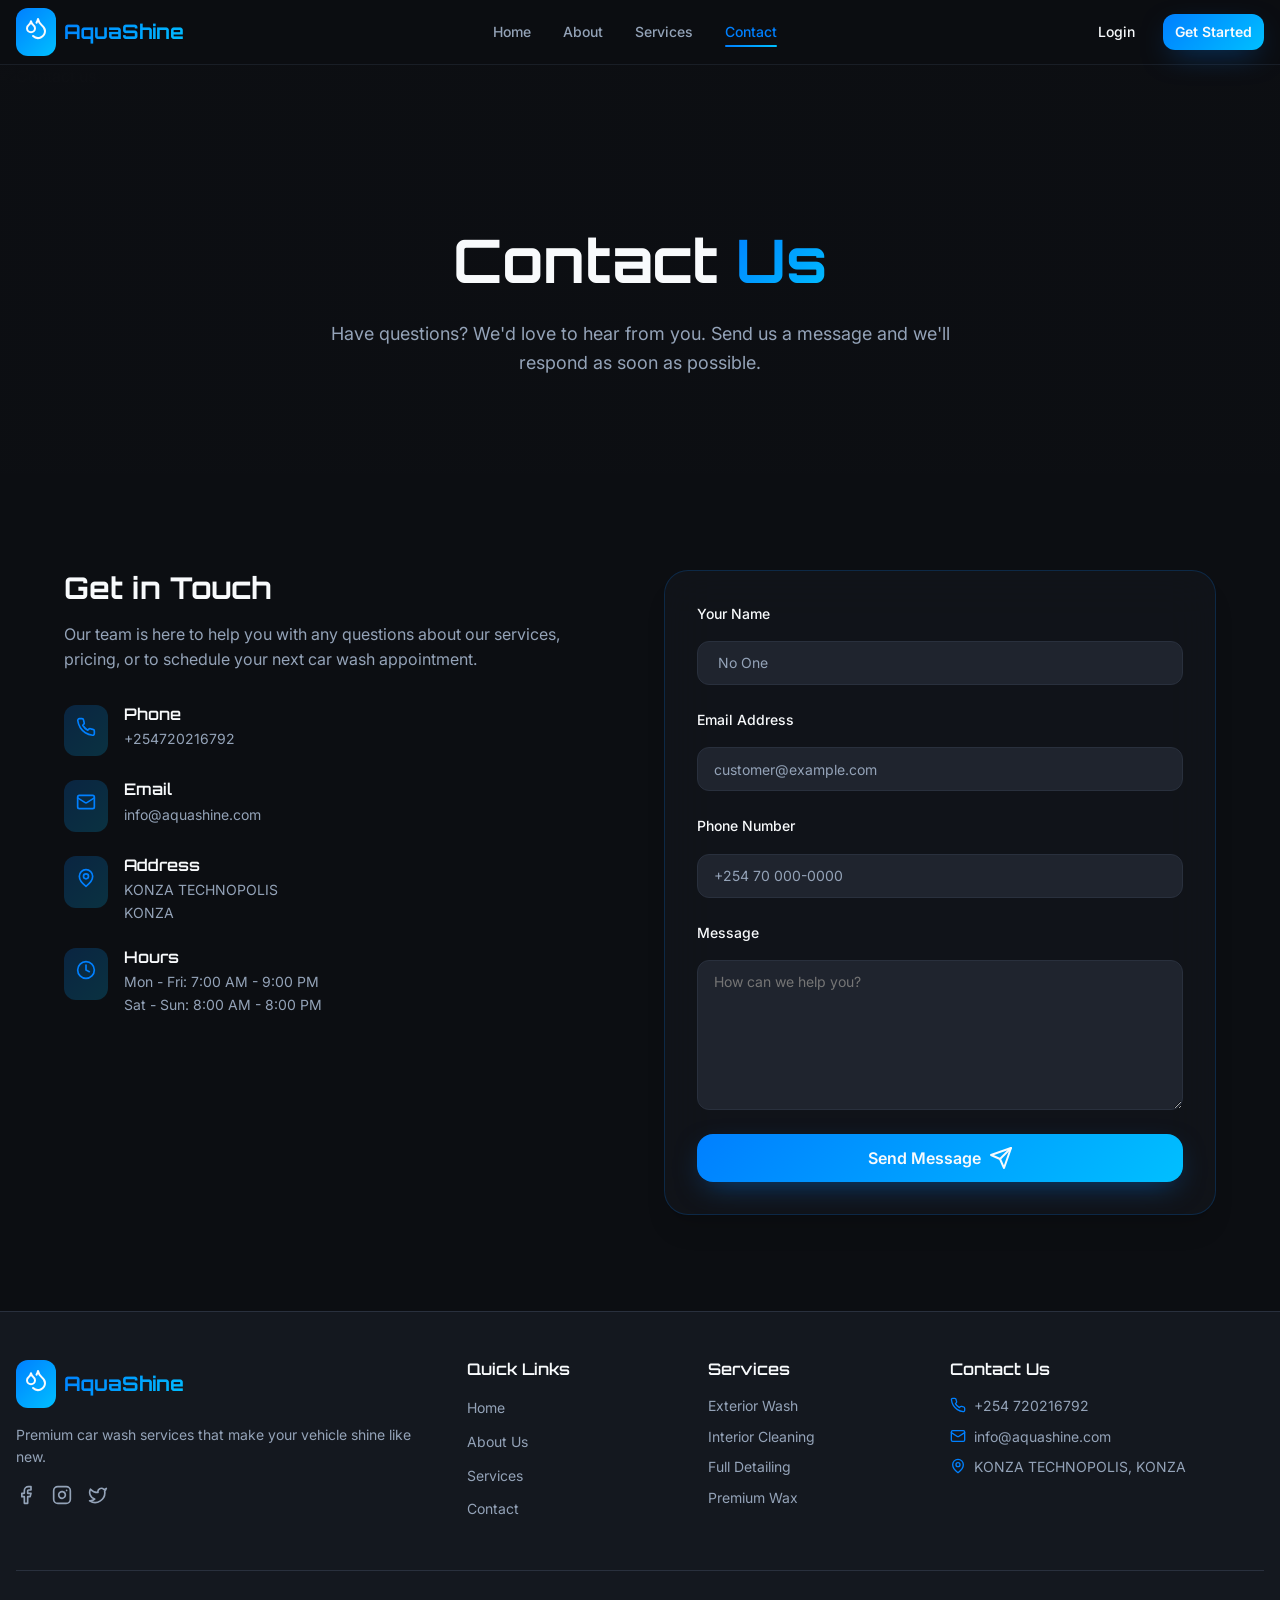
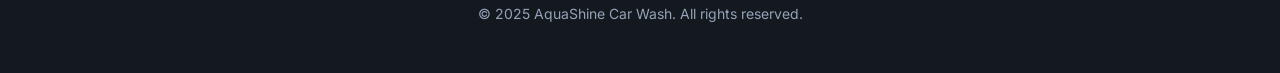
==== commit 2b4256b3: "Update print statement from 'Hello' to 'Goodbye'" ====
--- a/contact.html
+++ b/contact.html
@@ -144,17 +144,17 @@
             <form id="contact-form" class="contact-form">
               <div class="form-group">
                 <label class="label" for="contact-name">Your Name</label>
-                <input type="text" class="input" id="contact-name" placeholder="John Doe" required>
+                <input type="text" class="input" id="contact-name" placeholder=" No One" required>
               </div>
 
               <div class="form-group">
                 <label class="label" for="contact-email">Email Address</label>
-                <input type="email" class="input" id="contact-email" placeholder="you@example.com" required>
+                <input type="email" class="input" id="contact-email" placeholder="customer@example.com" required>
               </div>
 
               <div class="form-group">
                 <label class="label" for="contact-phone">Phone Number</label>
-                <input type="tel" class="input" id="contact-phone" placeholder="+1 (555) 000-0000">
+                <input type="tel" class="input" id="contact-phone" placeholder="+254 70 000-0000">
               </div>
 
               <div class="form-group">
